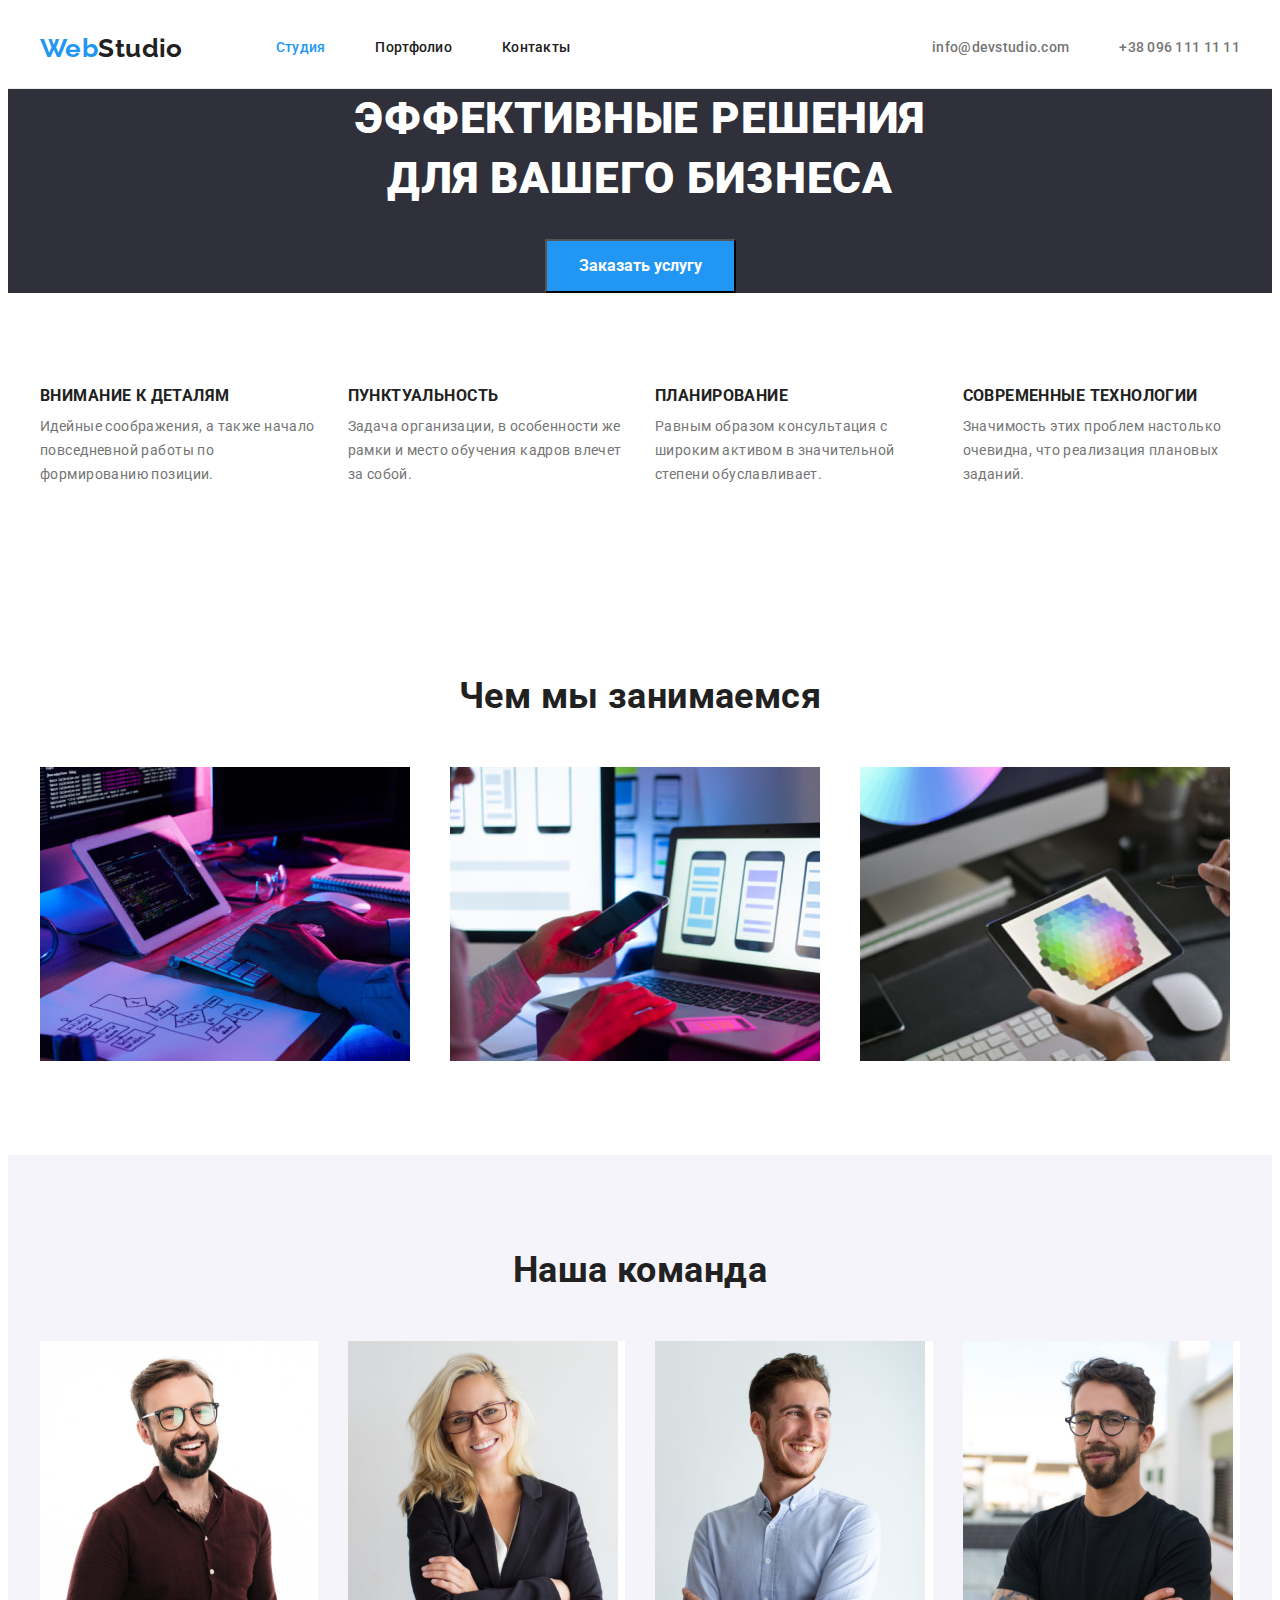
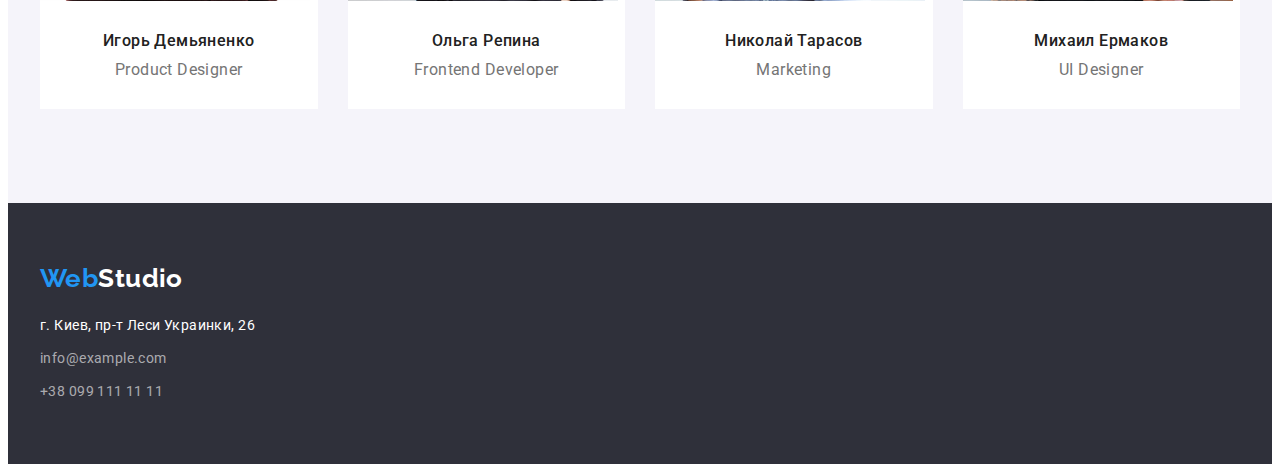
==== index.html @ 4e5f7849 "Добавляет html разметку главной страницы" ====
<!DOCTYPE html>
<html lang="ru">

<head>
    <meta charset="UTF-8">
    <meta http-equiv="X-UA-Compatible" content="IE=edge">
    <meta name="viewport" content="width=device-width, initial-scale=1.0">
    <title>Web Studio</title>
    <link rel="stylesheet" href="https://cdnjs.cloudflare.com/ajax/libs/modern-normalize/1.1.0/modern-normalize.min.css"
        integrity="sha512-wpPYUAdjBVSE4KJnH1VR1HeZfpl1ub8YT/NKx4PuQ5NmX2tKuGu6U/JRp5y+Y8XG2tV+wKQpNHVUX03MfMFn9Q=="
        crossorigin="anonymous" referrerpolicy="no-referrer" />
    <link rel="preconnect" href="https://fonts.gstatic.com">
    <link href="https://fonts.googleapis.com/css2?family=Raleway:wght@700&family=Roboto:wght@400;500;700;900&display=swap"
        rel="stylesheet">
    <link rel="stylesheet" href="./css/styles.css">
</head>

<body>

    <header class="header">
        <div class="conteiner header-conteiner">
            <nav class="navigation">
                <a href="./index.html" lang="en" class="link-logo link"><span class="logo">Web</span>Studio</a>
                <ul class="nav-list list">
                    <li class="nav-item"><a href="./index.html" class="nav-link active link">Студия</a></li>
                    <li class="nav-item"><a href="./portfolio.html" class="nav-link link">Портфолио</a></li>
                    <li class="nav-item"><a href="" class="nav-link link">Контакты</a></li>
                </ul>
            </nav>
            <ul class="list-contact list">
                <li class="contact-item">
                    <a href="mailto:info@devstudio.com" class="link-contact link">info@devstudio.com</a>
                </li>
                <li class="contact-item">
                    <a href="tel:+380961111111" class="link-contact link">+38 096 111 11 11</a>
                </li>
            </ul>
        </div>
    </header>

    <main>

        <!--HERO-->
        <section class="hero">
                <h1 class="hero-title">
                    Эффективные решения <br> для вашего бизнеса
                </h1>
                <button type="button" class="hero-btn button">Заказать услугу</button>
        </section>

        <!--FEATURE-->
        <section class="feature-section section">
            <div class="conteiner">
                <h2 hidden>Особенности</h2>
                <ul class="list feature-list">
                    <li class="feature-list-item">
                        <h3 class="feature-subtitle">Внимание к деталям</h3>
                        <p class="feature-text">Идейные соображения, а также начало повседневной работы по формированию позиции.</p>
                    </li>
                    <li class="feature-list-item">
                        <h3 class="feature-subtitle">Пунктуальность</h3>
                        <p class="feature-text">Задача организации, в особенности же рамки и место обучения кадров влечет за собой.</p>
                    </li>
                    <li class="feature-list-item">
                        <h3 class="feature-subtitle">Планирование</h3>
                        <p class="feature-text">Равным образом консультация с широким активом в значительной степени обуславливает.</p>
                    </li>
                    <li class="feature-list-item">
                        <h3 class="feature-subtitle">Современные технологии</h3>
                        <p class="feature-text">Значимость этих проблем настолько очевидна, что реализация плановых заданий.</p>
                    </li>
                </ul>
            </div>
        </section>

        <!--PROJECT-->
        <section class="project-section section">
            <div class="conteiner">
                <h2 class="project-title">Чем мы занимаемся</h2>
                <ul class="list project-list">
                    <li class="project-list-item">
                        <img src="./images/project/project1.jpg" alt="Робота команды на ПК" width="370" height="294"
                            class="project-image">
                    </li>
                    <li class="project-list-item">
                        <img src="./images/project/project2.jpg" alt="Робота команды с телефоном" width="370" height="294"
                            class="project-image">
                    </li>
                    <li class="project-list-item">
                        <img src="./images/project/project3.jpg" alt="Робота команды на планшете" width="370" height="294"
                            class="project-image">
                    </li>
                </ul>
            </div>
        </section>

        <!--TEAM-->
        <section class="team-section section">
            <div class="conteiner">
                <h2 class="team-title">Наша команда</h2>
                <ul class="list team-list">
                    <li class="team-list-item">
                        <img src="./images/team/igor-demyanenko.jpg" alt="Игорь Демьяненко" width="270" height="260" class="team-pic">
                        <h3 class="team-subtitle text">Игорь Демьяненко</h3>
                        <p class="team-desc text" lang="en">Product Designer</p>
                    </li>
                    <li class="team-list-item">
                        <img src="./images/team/olga-repina.jpg" alt="Ольга Репина" width="270" height="260" class="team-pic">
                        <h3 class="team-subtitle text">Ольга Репина</h3>
                        <p class="team-desc text" lang="en">Frontend Developer</p>
                    </li>
                    <li class="team-list-item">
                        <img src="./images/team/nikolay-tarasov.jpg" alt="Николай Тарасов" width="270" height="260" class="team-pic">
                        <h3 class="team-subtitle text">Николай Тарасов</h3>
                        <p class="team-desc text" lang="en">Marketing</p>
                    </li>
                    <li class="team-list-item">
                        <img src="./images/team/mikhail-ermakov.jpg" alt="Михаил Ермаков" width="270" height="260" class="team-pic">
                        <h3 class="team-subtitle text">Михаил Ермаков</h3>
                        <p class="team-desc text" lang="en">UI Designer</p>
                    </li>
                </ul>
            </div>
        </section>

    </main>

    <footer class="footer">
        <div class="conteiner">
            <a href="./index.html" lang="en" class="link-logo link logo-footer"><span class="logo">Web</span>Studio</a>
            <address>
                <ul class="list contact-blok">
                    <li class="contact-blok-item">
                        <a href="https://goo.gl/maps/mt1eh2ypVDNNx72d9" target="_blank" rel="noopener noreferrer"
                            class="link contact-blok-link adress">г. Киев, пр-т Леси Украинки, 26</a>
                    </li>
                    <li class="contact-blok-item">
                        <a href="mailto:info@example.com" class="link contact-blok-link">info@example.com</a>
                    </li>
                    <li class="contact-blok-item">
                        <a href="tel:+380991111111" class="link contact-blok-link">+38 099 111 11 11</a>
                    </li>
                </ul>
            </address>
        </div>
    </footer>
    
</body>
</html>
---- css/styles.css ----
:root {
  --accent-color: #2196f3;
  --accent-background: #2f303a;
  --secondary-background: #f5f4fa;
  --button-color: #188ce8;
  --text-color: #212121;
  --secondary-text-color: #757575;
  --accessary-color: #ffffff;
  --main-font: 'Roboto', sans-serif;
  --secondary-font: 'Raleway', sans-serif;
  --set-gap: 30px;
}

h1,
h2,
h3,
h4,
h5,
h6,
p {
  margin-top: 0;
  margin-bottom: 0;
}

ul,
ol {
  margin-top: 0;
  margin-bottom: 0;
  padding-left: 0;
}

img {
  display: block;
}

.list {
  list-style: none;
}

.link {
  text-decoration: none;
}

body {
  font-family: var(--main-font);
  color: var(--text-color);
  font-weight: 400;
  font-size: 14px;
  letter-spacing: 0.03em;
}

/* ======COMPONENTS====== */

.conteiner {
  width: 1200px;
  padding-right: 15px;
  padding-left: 15px;
  margin-right: auto;
  margin-left: auto;
}

.section {
  padding-top: 94px;
  padding-bottom: 94px;
}

.button {
  font-size: 16px;
  cursor: pointer;
}

.feature-list,
.project-list,
.team-list {
  display: flex;
  flex-wrap: wrap;
  margin-right: calc(-1 * var(--set-gap));
  margin-bottom: calc(-1 * var(--set-gap));
}

.feature-list-item,
.project-list-item,
.team-list-item {
  flex-basis: calc((100% - 120px) / 4);
  margin-right: var(--set-gap);
  margin-bottom: var(--set-gap);
}

.project-title,
.team-title {
  margin-bottom: 50px;

  font-weight: 700;
  font-size: 36px;
  line-height: 1.17;
  text-align: center;
}

/*======HEADER======*/

.header {
  border-bottom: 1px solid #ececec;
}

.header-conteiner,
.navigation {
  display: flex;
  align-items: center;
}

.link-logo {
  margin-right: 93px;

  font-family: var(--secondary-font);
  font-weight: 700;
  font-size: 26px;
  line-height: 1.19;
  color: var(--text-color);
}

.logo {
  color: var(--accent-color);
}

.nav-list {
  display: flex;
}

.nav-item:not(:last-child),
.contact-item:not(:last-child) {
  margin-right: 50px;
}

.nav-link,
.link-contact {
  display: block;
  padding-top: 32px;
  padding-bottom: 32px;

  font-weight: 500;
  line-height: 1.14;
  letter-spacing: 0.02em;
}

.nav-link {
  color: var(--text-color);
}

.nav-link:hover,
.nav-link:focus,
.link-contact:hover,
.link-contact:focus,
.nav-link.active {
  color: var(--accent-color);
}

.list-contact {
  display: flex;
  margin-left: auto;
}

.link-contact {
  color: var(--secondary-text-color);
}

/*======HERO======*/

.hero {
  background-color: var(--accent-background);
  text-align: center;
  letter-spacing: 0.06em;
}

.hero-title {
  margin-bottom: var(--set-gap);

  font-weight: 900;
  font-size: 44px;
  line-height: 1.36;
  text-transform: uppercase;
  color: var(--accessary-color);
}

.hero-btn {
  padding: 10px 32px;

  font-family: var(--main-font);
  font-weight: 700;
  line-height: 1.88;
  color: var(--accessary-color);

  background-color: var(--accent-color);
}

.hero-btn:hover,
.hero-btn:focus {
  background-color: var(--button-color);
}

/* ======FEATURE====== */

.feature-subtitle {
  margin-bottom: 10px;

  font-weight: 700;
  line-height: 1.14;
  text-transform: uppercase;
}

.feature-text {
  line-height: 1.71;
  color: var(--secondary-text-color);
}

/* ======PROJECT====== */

.project-list-item {
  flex-basis: calc((100% - 90px) / 3);
}

/* ======TEAM====== */
.team-section {
  background: var(--secondary-background);
}

.team-list-item {
  background: var(--accessary-color);
}

.team-pic {
  margin-bottom: var(--set-gap);
}

.text {
  font-size: 16px;
  line-height: 1.19;
  text-align: center;
}

.team-subtitle {
  margin-bottom: 10px;

  font-weight: 500;
}

.team-desc {
  margin-bottom: var(--set-gap);
  color: var(--secondary-text-color);
}

/* ======FOOTER====== */
.footer {
  background: var(--accent-background);
}

.footer > .conteiner {
  padding-top: 60px;
  padding-bottom: 60px;
}

.logo-footer {
  display: block;
  margin-bottom: 20px;

  color: var(--accessary-color);
}

.contact-blok-item:not(:last-child) {
  margin-bottom: 9px;
}

.contact-blok-link {
  font-style: normal;
  line-height: 1.71;
  color: rgba(255, 255, 255, 0.6);
}

.contact-blok-link.adress {
  color: var(--accessary-color);
}

.contact-blok-link:hover,
.contact-blok-link:focus {
  color: var(--accessary-color);
}

/* ==========PORTFOLIO========== */

/* ======FILTERS====== */

.filter-list {
  display: flex;
  justify-content: center;
  margin-bottom: 50px;
}

.filter-list-item:not(:last-child) {
  margin-right: 8px;
}

.filter-btn {
  padding: 6px 22px;

  background: var(--secondary-background);
  font-family: var(--main-font);
  font-weight: 500;
  line-height: 1.63;
  text-align: center;
  color: var(--text-color);
}

.current-btn,
.filter-btn:focus,
.filter-btn:hover {
  color: var(--accessary-color);
  background-color: var(--accent-color);
}
/* ======GALLERY====== */

.gallery-list {
  /* display: flex;
  flex-wrap: wrap;
  margin-left: -30px;
  margin-top: -30px; */
  display: flex;
  flex-wrap: wrap;
  margin-right: calc(-1 * var(--set-gap));
  margin-bottom: calc(-1 * var(--set-gap));
}

.gallery-list-item {
  /* flex-basis: calc((100% - 90px) / 3);
  margin-left: 30px;
  margin-top: 30px; */
  flex-basis: calc((100% - 90px) / 3);
  margin-right: var(--set-gap);
  margin-bottom: var(--set-gap);
}

.gallery-subtitle {
  margin-bottom: 4px;
  font-weight: 700;
  font-size: 18px;
  line-height: 2;
  letter-spacing: 0.06em;
  color: var(--text-color);
}

.gallery-desc {
  font-size: 16px;
  line-height: 1.88;
  color: var(--secondary-text-color);
}

.description {
  padding: 20px 24px;
  background: #ffffff;
  border: 1px solid #eeeeee;
  border-top: none;
}
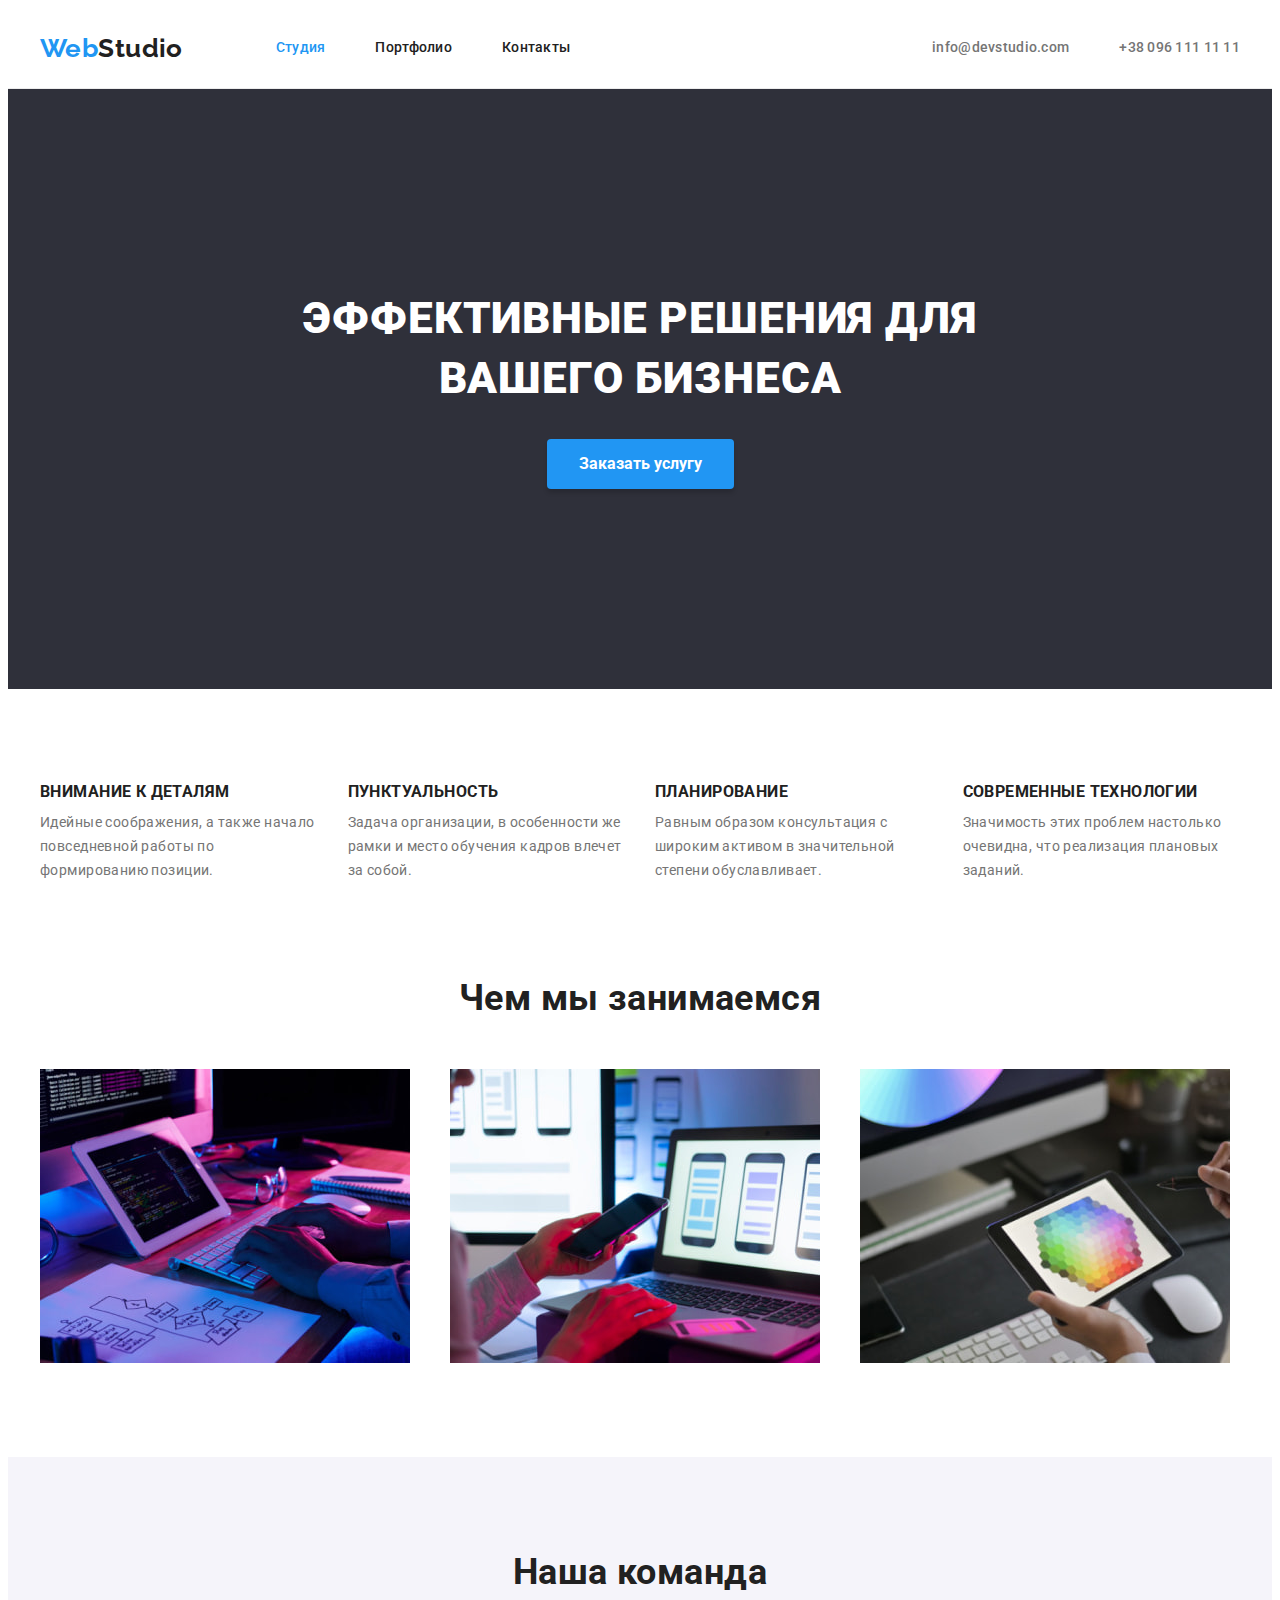
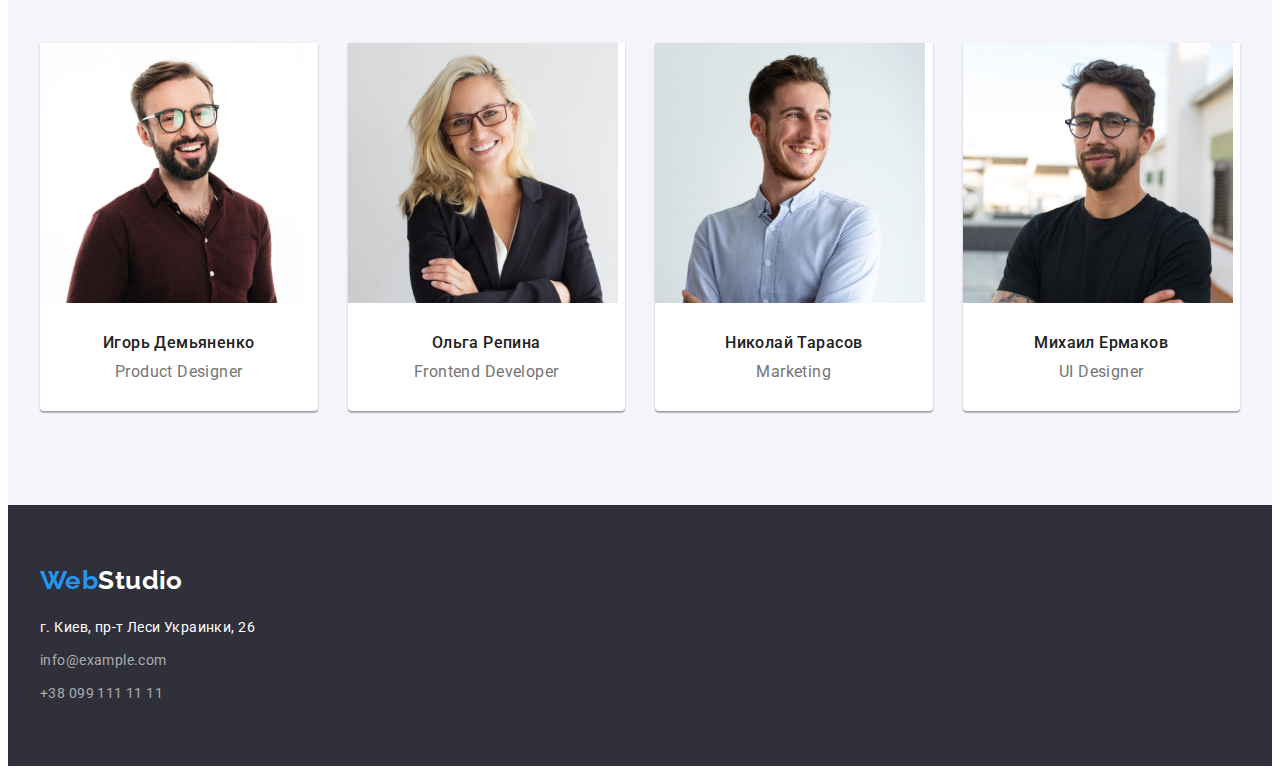
==== commit b0d6f529: "Последние правки" ====
--- a/index.html
+++ b/index.html
@@ -42,10 +42,12 @@
 
         <!--HERO-->
         <section class="hero">
+            <div class="conteiner">
                 <h1 class="hero-title">
-                    Эффективные решения <br> для вашего бизнеса
+                        Эффективные решения для вашего бизнеса
                 </h1>
                 <button type="button" class="hero-btn button">Заказать услугу</button>
+            </div>
         </section>
 
         <!--FEATURE-->
@@ -101,23 +103,31 @@
                 <ul class="list team-list">
                     <li class="team-list-item">
                         <img src="./images/team/igor-demyanenko.jpg" alt="Игорь Демьяненко" width="270" height="260" class="team-pic">
-                        <h3 class="team-subtitle text">Игорь Демьяненко</h3>
-                        <p class="team-desc text" lang="en">Product Designer</p>
+                        <div class="description-team">
+                            <h3 class="team-subtitle text">Игорь Демьяненко</h3>
+                            <p class="team-desc text" lang="en">Product Designer</p>
+                        </div>
                     </li>
                     <li class="team-list-item">
                         <img src="./images/team/olga-repina.jpg" alt="Ольга Репина" width="270" height="260" class="team-pic">
-                        <h3 class="team-subtitle text">Ольга Репина</h3>
-                        <p class="team-desc text" lang="en">Frontend Developer</p>
+                        <div class="description-team">
+                            <h3 class="team-subtitle text">Ольга Репина</h3>
+                            <p class="team-desc text" lang="en">Frontend Developer</p>
+                        </div>
                     </li>
                     <li class="team-list-item">
                         <img src="./images/team/nikolay-tarasov.jpg" alt="Николай Тарасов" width="270" height="260" class="team-pic">
-                        <h3 class="team-subtitle text">Николай Тарасов</h3>
-                        <p class="team-desc text" lang="en">Marketing</p>
+                            <div class="description-team">
+                            <h3 class="team-subtitle text">Николай Тарасов</h3>
+                            <p class="team-desc text" lang="en">Marketing</p>
+                        </div>
                     </li>
                     <li class="team-list-item">
                         <img src="./images/team/mikhail-ermakov.jpg" alt="Михаил Ермаков" width="270" height="260" class="team-pic">
-                        <h3 class="team-subtitle text">Михаил Ермаков</h3>
-                        <p class="team-desc text" lang="en">UI Designer</p>
+                        <div class="description-team">
+                            <h3 class="team-subtitle text">Михаил Ермаков</h3>
+                            <p class="team-desc text" lang="en">UI Designer</p>
+                        </div>
                     </li>
                 </ul>
             </div>
--- a/css/styles.css
+++ b/css/styles.css
@@ -8,8 +8,15 @@
   --accessary-color: #ffffff;
   --main-font: 'Roboto', sans-serif;
   --secondary-font: 'Raleway', sans-serif;
+  --box-shadow-main: 0px 4px 4px rgba(0, 0, 0, 0.15);
+  --box-shadow-filter: 0px 3px 1px rgba(0, 0, 0, 0.1), 0px 1px 2px rgba(0, 0, 0, 0.08),
+    0px 2px 2px rgba(0, 0, 0, 0.12);
+  --box-shadow-card: 0px 1px 3px rgba(0, 0, 0, 0.12), 0px 1px 1px rgba(0, 0, 0, 0.14),
+    0px 2px 1px rgba(0, 0, 0, 0.2);
   --set-gap: 30px;
 }
+
+/* Стили для обнуления базовых свойств */
 
 h1,
 h2,
@@ -24,21 +31,35 @@
 
 ul,
 ol {
-  margin-top: 0;
-  margin-bottom: 0;
+  list-style: none;
   padding-left: 0;
+  margin: 0;
 }
 
 img {
   display: block;
-}
-
-.list {
-  list-style: none;
+  max-width: 100%;
+  height: auto;
+}
+
+address {
+  font-style: inherit;
 }
 
 .link {
   text-decoration: none;
+  color: inherit;
+}
+
+.button {
+  border: none;
+  background: transparent;
+  color: inherit;
+  font-family: inherit;
+  cursor: pointer;
+
+  font-size: 16px;
+  border-radius: 4px;
 }
 
 body {
@@ -64,14 +85,10 @@
   padding-bottom: 94px;
 }
 
-.button {
-  font-size: 16px;
-  cursor: pointer;
-}
-
 .feature-list,
 .project-list,
-.team-list {
+.team-list,
+.gallery-list {
   display: flex;
   flex-wrap: wrap;
   margin-right: calc(-1 * var(--set-gap));
@@ -80,8 +97,9 @@
 
 .feature-list-item,
 .project-list-item,
-.team-list-item {
-  flex-basis: calc((100% - 120px) / 4);
+.team-list-item,
+.gallery-list-item {
+  flex-basis: calc(100% / 4 - var(--set-gap));
   margin-right: var(--set-gap);
   margin-bottom: var(--set-gap);
 }
@@ -166,9 +184,14 @@
 /*======HERO======*/
 
 .hero {
+  padding: 200px 0;
   background-color: var(--accent-background);
   text-align: center;
   letter-spacing: 0.06em;
+}
+
+.hero .conteiner {
+  max-width: 696px;
 }
 
 .hero-title {
@@ -190,6 +213,7 @@
   color: var(--accessary-color);
 
   background-color: var(--accent-color);
+  box-shadow: var(--box-shadow-main);
 }
 
 .hero-btn:hover,
@@ -214,8 +238,12 @@
 
 /* ======PROJECT====== */
 
+.project-section {
+  padding-top: 0;
+}
+
 .project-list-item {
-  flex-basis: calc((100% - 90px) / 3);
+  flex-basis: calc(100% / 3 - var(--set-gap));
 }
 
 /* ======TEAM====== */
@@ -225,10 +253,12 @@
 
 .team-list-item {
   background: var(--accessary-color);
-}
-
-.team-pic {
-  margin-bottom: var(--set-gap);
+  box-shadow: var(--box-shadow-card);
+  border-radius: 0px 0px 4px 4px;
+}
+
+.description-team {
+  padding: 30px 0px;
 }
 
 .text {
@@ -244,18 +274,17 @@
 }
 
 .team-desc {
-  margin-bottom: var(--set-gap);
   color: var(--secondary-text-color);
 }
 
 /* ======FOOTER====== */
 .footer {
   background: var(--accent-background);
-}
-
-.footer > .conteiner {
   padding-top: 60px;
   padding-bottom: 60px;
+}
+
+.footer > .conteiner {
 }
 
 .logo-footer {
@@ -270,7 +299,6 @@
 }
 
 .contact-blok-link {
-  font-style: normal;
   line-height: 1.71;
   color: rgba(255, 255, 255, 0.6);
 }
@@ -314,27 +342,12 @@
 .filter-btn:hover {
   color: var(--accessary-color);
   background-color: var(--accent-color);
+  box-shadow: var(--box-shadow-filter);
 }
 /* ======GALLERY====== */
 
-.gallery-list {
-  /* display: flex;
-  flex-wrap: wrap;
-  margin-left: -30px;
-  margin-top: -30px; */
-  display: flex;
-  flex-wrap: wrap;
-  margin-right: calc(-1 * var(--set-gap));
-  margin-bottom: calc(-1 * var(--set-gap));
-}
-
 .gallery-list-item {
-  /* flex-basis: calc((100% - 90px) / 3);
-  margin-left: 30px;
-  margin-top: 30px; */
-  flex-basis: calc((100% - 90px) / 3);
-  margin-right: var(--set-gap);
-  margin-bottom: var(--set-gap);
+  flex-basis: calc(100% / 3 - var(--set-gap));
 }
 
 .gallery-subtitle {
@@ -354,7 +367,8 @@
 
 .description {
   padding: 20px 24px;
-  background: #ffffff;
-  border: 1px solid #eeeeee;
-  border-top: none;
-}
+  background: var(--accessary-color);
+  border-right: 1px solid #eeeeee;
+  border-bottom: 1px solid #eeeeee;
+  border-left: 1px solid #eeeeee;
+}
